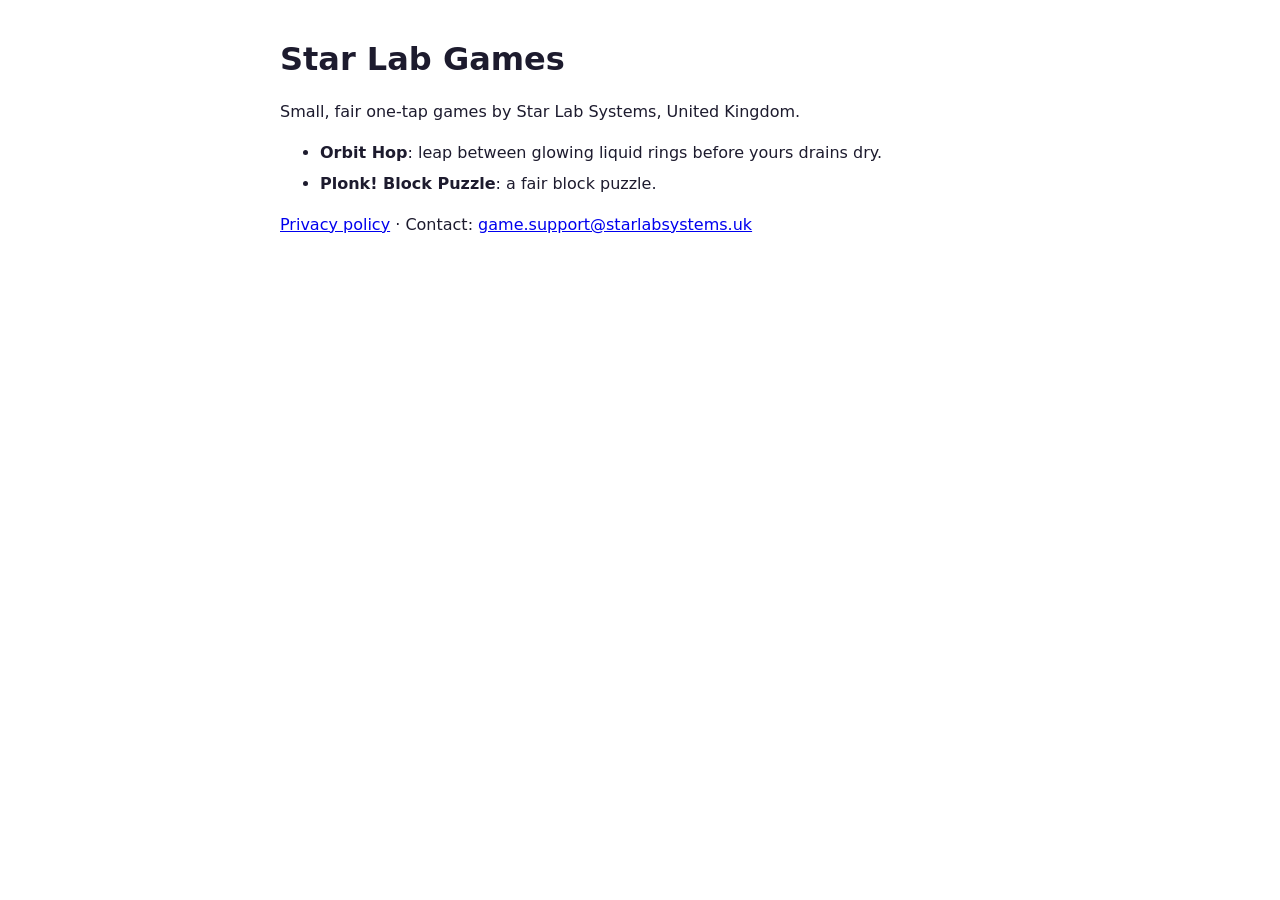
==== index.html @ 47366e57 "Star Lab Games site: common privacy policy, app-ads.txt Co-Authored-By: Claude Opus 5.5 <noreply@ant" ====
<!DOCTYPE html>
<html lang="en-GB"><head><meta charset="utf-8"><meta name="viewport" content="width=device-width,initial-scale=1">
<meta name="referrer" content="strict-origin-when-cross-origin">
<title>Star Lab Games</title>
<style>body{font:16px/1.55 system-ui,sans-serif;max-width:720px;margin:40px auto;padding:0 20px;color:#1d1b2e}h1{line-height:1.2}li{margin:.4em 0}</style>
</head><body>
<h1>Star Lab Games</h1>
<p>Small, fair one-tap games by Star Lab Systems, United Kingdom.</p>
<ul>
  <li><strong>Orbit Hop</strong>: leap between glowing liquid rings before yours drains dry.</li>
  <li><strong>Plonk! Block Puzzle</strong>: a fair block puzzle.</li>
</ul>
<!-- Add Play / browser links per game once each is live (docs/14 D). -->
<p><a href="privacy.html">Privacy policy</a> · Contact: <a href="mailto:game.support@starlabsystems.uk">game.support@starlabsystems.uk</a></p>
</body></html>
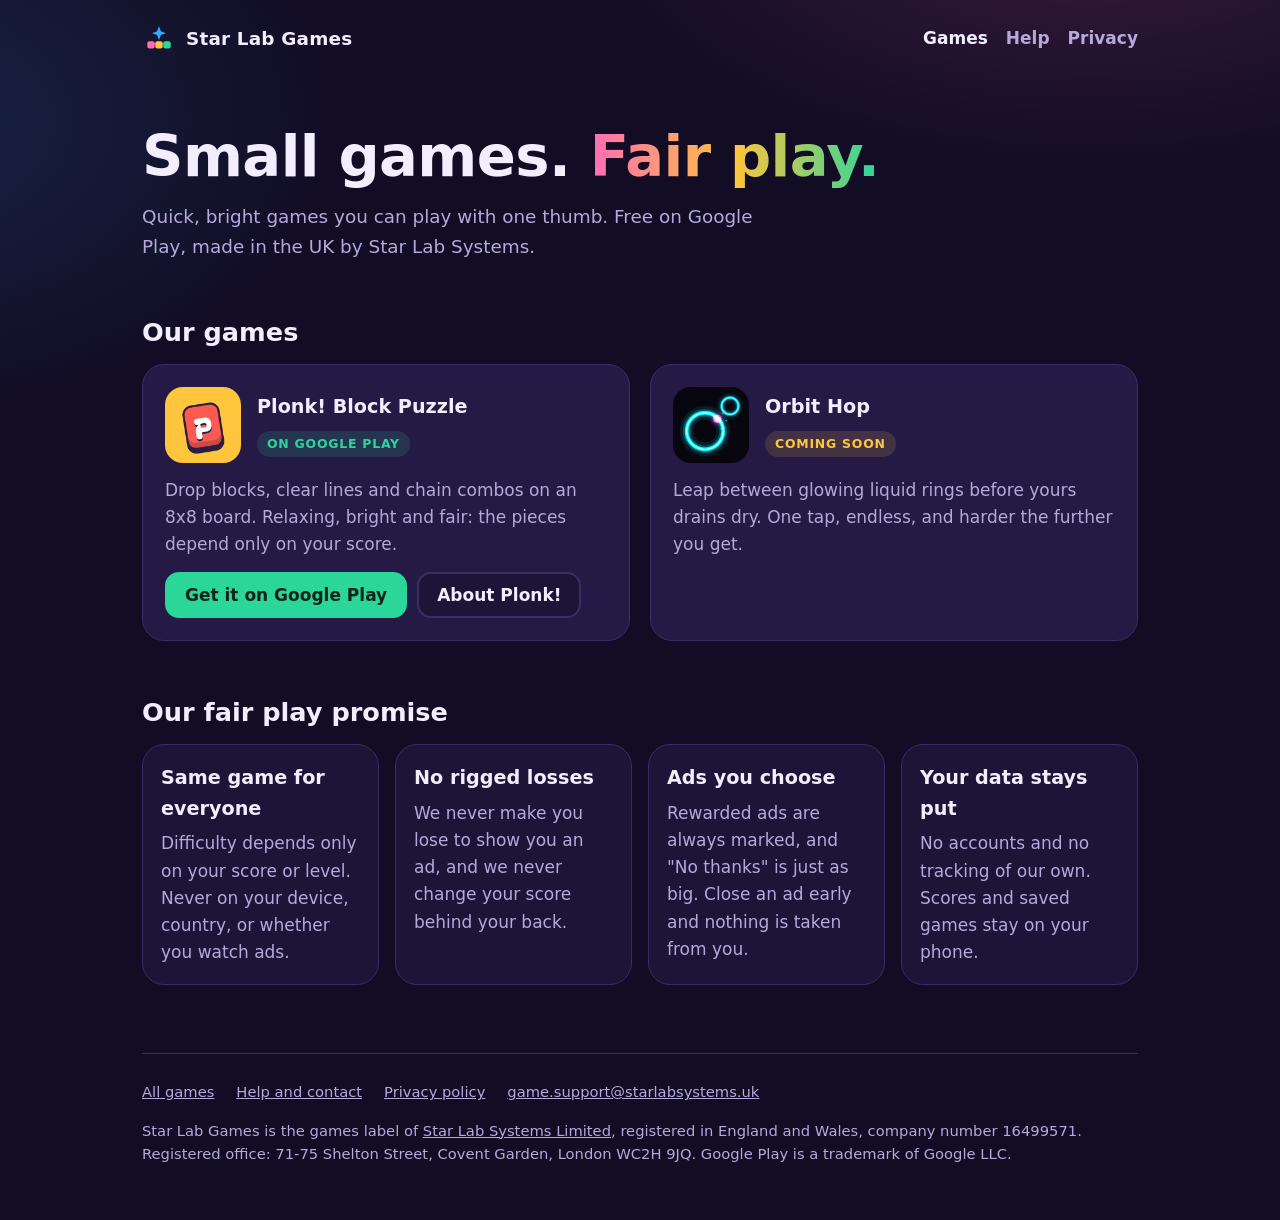
==== commit b490a36f: "Star Lab Games hub for games.starlabsystems.uk Games list (Plonk! live, Orbit Hop coming soon), Plon" ====
--- a/index.html
+++ b/index.html
@@ -1,15 +1,77 @@
 <!DOCTYPE html>
-<html lang="en-GB"><head><meta charset="utf-8"><meta name="viewport" content="width=device-width,initial-scale=1">
+<html lang="en-GB">
+<head>
+<meta charset="utf-8">
+<meta name="viewport" content="width=device-width,initial-scale=1">
 <meta name="referrer" content="strict-origin-when-cross-origin">
-<title>Star Lab Games</title>
-<style>body{font:16px/1.55 system-ui,sans-serif;max-width:720px;margin:40px auto;padding:0 20px;color:#1d1b2e}h1{line-height:1.2}li{margin:.4em 0}</style>
-</head><body>
-<h1>Star Lab Games</h1>
-<p>Small, fair one-tap games by Star Lab Systems, United Kingdom.</p>
-<ul>
-  <li><strong>Orbit Hop</strong>: leap between glowing liquid rings before yours drains dry.</li>
-  <li><strong>Plonk! Block Puzzle</strong>: a fair block puzzle.</li>
-</ul>
-<!-- Add Play / browser links per game once each is live (docs/14 D). -->
-<p><a href="privacy.html">Privacy policy</a> · Contact: <a href="mailto:game.support@starlabsystems.uk">game.support@starlabsystems.uk</a></p>
-</body></html>
+<meta http-equiv="Content-Security-Policy" content="default-src 'none'; style-src 'self'; img-src 'self'; base-uri 'none'; form-action 'none'">
+<title>Star Lab Games: small, fair games for your phone</title>
+<meta name="description" content="Small, fair one-tap and one-thumb games from Star Lab Systems in the UK. Free on Google Play. Difficulty is the same for everyone and ads never change the game.">
+<link rel="icon" href="/favicon.svg" type="image/svg+xml">
+<link rel="stylesheet" href="/style.css?v=1">
+</head>
+<body>
+<div class="wrap">
+<header class="top">
+  <a class="brand" href="/" aria-label="Star Lab Games home">
+    <svg viewBox="0 0 64 64" aria-hidden="true"><rect x="10" y="36" width="14" height="14" rx="4" fill="#ff6cb5"/><rect x="25" y="36" width="14" height="14" rx="4" fill="#ffc53d"/><rect x="40" y="36" width="14" height="14" rx="4" fill="#2bd69b"/><path d="M32 8l3.6 9.4L45 21l-9.4 3.6L32 34l-3.6-9.4L19 21l9.4-3.6z" fill="#39a7ff"/></svg>
+    Star Lab Games
+  </a>
+  <nav class="nav" aria-label="Main">
+    <a href="/" aria-current="page">Games</a>
+    <a href="/support">Help</a>
+    <a href="/privacy">Privacy</a>
+  </nav>
+</header>
+<main>
+<section class="hero">
+  <h1>Small games. <span>Fair play.</span></h1>
+  <p>Quick, bright games you can play with one thumb. Free on Google Play, made in the UK by Star Lab Systems.</p>
+</section>
+
+<section aria-labelledby="games-h">
+  <h2 id="games-h">Our games</h2>
+  <div class="games">
+    <article class="game">
+      <div class="head">
+        <img src="/img/plonk/icon.png" alt="" width="76" height="76">
+        <div><h3>Plonk! Block Puzzle</h3><span class="tag">On Google Play</span></div>
+      </div>
+      <p>Drop blocks, clear lines and chain combos on an 8x8 board. Relaxing, bright and fair: the pieces depend only on your score.</p>
+      <div class="links">
+        <a class="btn go" href="https://play.google.com/store/apps/details?id=uk.starlabsystems.games.plonk">Get it on Google Play</a>
+        <a class="btn" href="/plonk">About Plonk!</a>
+      </div>
+    </article>
+    <article class="game">
+      <div class="head">
+        <img src="/img/orbithop/icon.png" alt="" width="76" height="76">
+        <div><h3>Orbit Hop</h3><span class="tag soon">Coming soon</span></div>
+      </div>
+      <p>Leap between glowing liquid rings before yours drains dry. One tap, endless, and harder the further you get.</p>
+    </article>
+  </div>
+</section>
+
+<section aria-labelledby="fair-h">
+  <h2 id="fair-h">Our fair play promise</h2>
+  <div class="promise">
+    <div><h3>Same game for everyone</h3><p>Difficulty depends only on your score or level. Never on your device, country, or whether you watch ads.</p></div>
+    <div><h3>No rigged losses</h3><p>We never make you lose to show you an ad, and we never change your score behind your back.</p></div>
+    <div><h3>Ads you choose</h3><p>Rewarded ads are always marked, and "No thanks" is just as big. Close an ad early and nothing is taken from you.</p></div>
+    <div><h3>Your data stays put</h3><p>No accounts and no tracking of our own. Scores and saved games stay on your phone.</p></div>
+  </div>
+</section>
+</main>
+<footer>
+  <div class="row">
+    <a href="/">All games</a>
+    <a href="/support">Help and contact</a>
+    <a href="/privacy">Privacy policy</a>
+    <a href="mailto:game.support@starlabsystems.uk">game.support@starlabsystems.uk</a>
+  </div>
+  <p>Star Lab Games is the games label of <a href="https://starlabsystems.uk/">Star Lab Systems Limited</a>, registered in England and Wales, company number 16499571. Registered office: 71&#8209;75 Shelton Street, Covent Garden, London WC2H 9JQ. Google Play is a trademark of Google LLC.</p>
+</footer>
+</div>
+</body>
+</html>
--- a/style.css
+++ b/style.css
@@ -0,0 +1,89 @@
+/* Star Lab Games: the games label's own look (night sky, candy-neon accents). No external fonts or scripts. */
+:root {
+  --night: #120c24;
+  --night-2: #1d1438;
+  --card: #241a45;
+  --line: #3a2d66;
+  --text: #f3eefe;
+  --muted: #b6a9da;
+  --pink: #ff6cb5;
+  --mint: #2bd69b;
+  --sun: #ffc53d;
+  --sky: #39a7ff;
+  --radius: 22px;
+  color-scheme: dark;
+}
+* { box-sizing: border-box; }
+html { -webkit-text-size-adjust: 100%; }
+body {
+  margin: 0; min-height: 100vh; color: var(--text);
+  font: 17px/1.6 ui-rounded, "SF Pro Rounded", "Segoe UI", system-ui, -apple-system, Roboto, sans-serif;
+  background:
+    radial-gradient(900px 500px at 85% -10%, rgba(255, 108, 181, .18), transparent 60%),
+    radial-gradient(800px 500px at -10% 10%, rgba(57, 167, 255, .16), transparent 60%),
+    var(--night);
+}
+a { color: var(--sun); }
+a:hover { color: #ffd76e; }
+img { max-width: 100%; display: block; }
+.wrap { max-width: 1040px; margin: 0 auto; padding: 0 22px; }
+
+/* header */
+.top { display: flex; align-items: center; justify-content: space-between; gap: 16px; padding: 22px 0; }
+.brand { display: inline-flex; align-items: center; gap: 10px; color: var(--text); text-decoration: none; font-weight: 800; font-size: 1.15rem; letter-spacing: .01em; }
+.brand svg { width: 34px; height: 34px; }
+.nav { display: flex; gap: 18px; flex-wrap: wrap; }
+.nav a { color: var(--muted); text-decoration: none; font-weight: 600; }
+.nav a:hover, .nav a[aria-current="page"] { color: var(--text); }
+
+/* hero */
+.hero { padding: 48px 0 28px; }
+.hero h1 { font-size: clamp(2.2rem, 6vw, 3.6rem); line-height: 1.08; margin: 0 0 14px; font-weight: 900; letter-spacing: -.01em; }
+.hero h1 span { background: linear-gradient(90deg, var(--pink), var(--sun), var(--mint)); -webkit-background-clip: text; background-clip: text; color: transparent; }
+.hero p { color: var(--muted); font-size: 1.15rem; max-width: 640px; margin: 0; }
+
+/* sections */
+section { padding: 28px 0; }
+h2 { font-size: 1.6rem; line-height: 1.2; margin: 0 0 16px; font-weight: 800; }
+h3 { font-size: 1.2rem; margin: 0 0 6px; }
+.muted { color: var(--muted); }
+
+/* game cards */
+.games { display: grid; grid-template-columns: repeat(auto-fit, minmax(290px, 1fr)); gap: 20px; }
+.game { background: var(--card); border: 1px solid var(--line); border-radius: var(--radius); padding: 22px; display: flex; flex-direction: column; gap: 14px; }
+.game .head { display: flex; gap: 16px; align-items: center; }
+.game .head img { width: 76px; height: 76px; border-radius: 18px; flex: none; }
+.game p { margin: 0; color: var(--muted); }
+.tag { display: inline-block; font-size: .78rem; font-weight: 800; letter-spacing: .06em; text-transform: uppercase; padding: 3px 10px; border-radius: 99px; background: rgba(43, 214, 155, .14); color: var(--mint); }
+.tag.soon { background: rgba(255, 197, 61, .14); color: var(--sun); }
+.links { display: flex; flex-wrap: wrap; gap: 10px; margin-top: auto; }
+
+/* buttons: decline-style and action-style are the same size (studio rule) */
+.btn { display: inline-flex; align-items: center; justify-content: center; min-height: 46px; padding: 0 18px; border-radius: 14px; font-weight: 800; text-decoration: none; border: 2px solid var(--line); color: var(--text); background: var(--night-2); }
+.btn:hover { color: var(--text); border-color: var(--muted); }
+.btn.go { background: var(--mint); border-color: var(--mint); color: #10221b; }
+.btn.go:hover { background: #4be3ad; color: #10221b; }
+
+/* promise list */
+.promise { display: grid; grid-template-columns: repeat(auto-fit, minmax(220px, 1fr)); gap: 16px; }
+.promise div { background: var(--night-2); border: 1px solid var(--line); border-radius: var(--radius); padding: 18px; }
+.promise p { margin: 0; color: var(--muted); }
+
+/* screenshots */
+.shots { display: grid; grid-template-columns: repeat(auto-fit, minmax(150px, 1fr)); gap: 14px; }
+.shots img { border-radius: 16px; border: 1px solid var(--line); width: 100%; height: auto; }
+
+/* long text pages */
+.doc { max-width: 760px; }
+.doc h1 { font-size: 2.2rem; line-height: 1.15; margin: 24px 0 6px; }
+.doc h2 { font-size: 1.3rem; margin: 30px 0 8px; }
+.doc p, .doc li { color: #ddd5f5; }
+.doc dt { font-weight: 800; margin-top: 18px; }
+.doc dd { margin: 4px 0 0; color: #ddd5f5; }
+code { background: var(--night-2); padding: 1px 6px; border-radius: 6px; font-size: .92em; }
+
+/* footer */
+footer { border-top: 1px solid var(--line); margin-top: 40px; padding: 26px 0 40px; color: var(--muted); font-size: .92rem; }
+footer .row { display: flex; flex-wrap: wrap; gap: 8px 22px; margin-bottom: 10px; }
+footer a { color: var(--muted); }
+footer a:hover { color: var(--text); }
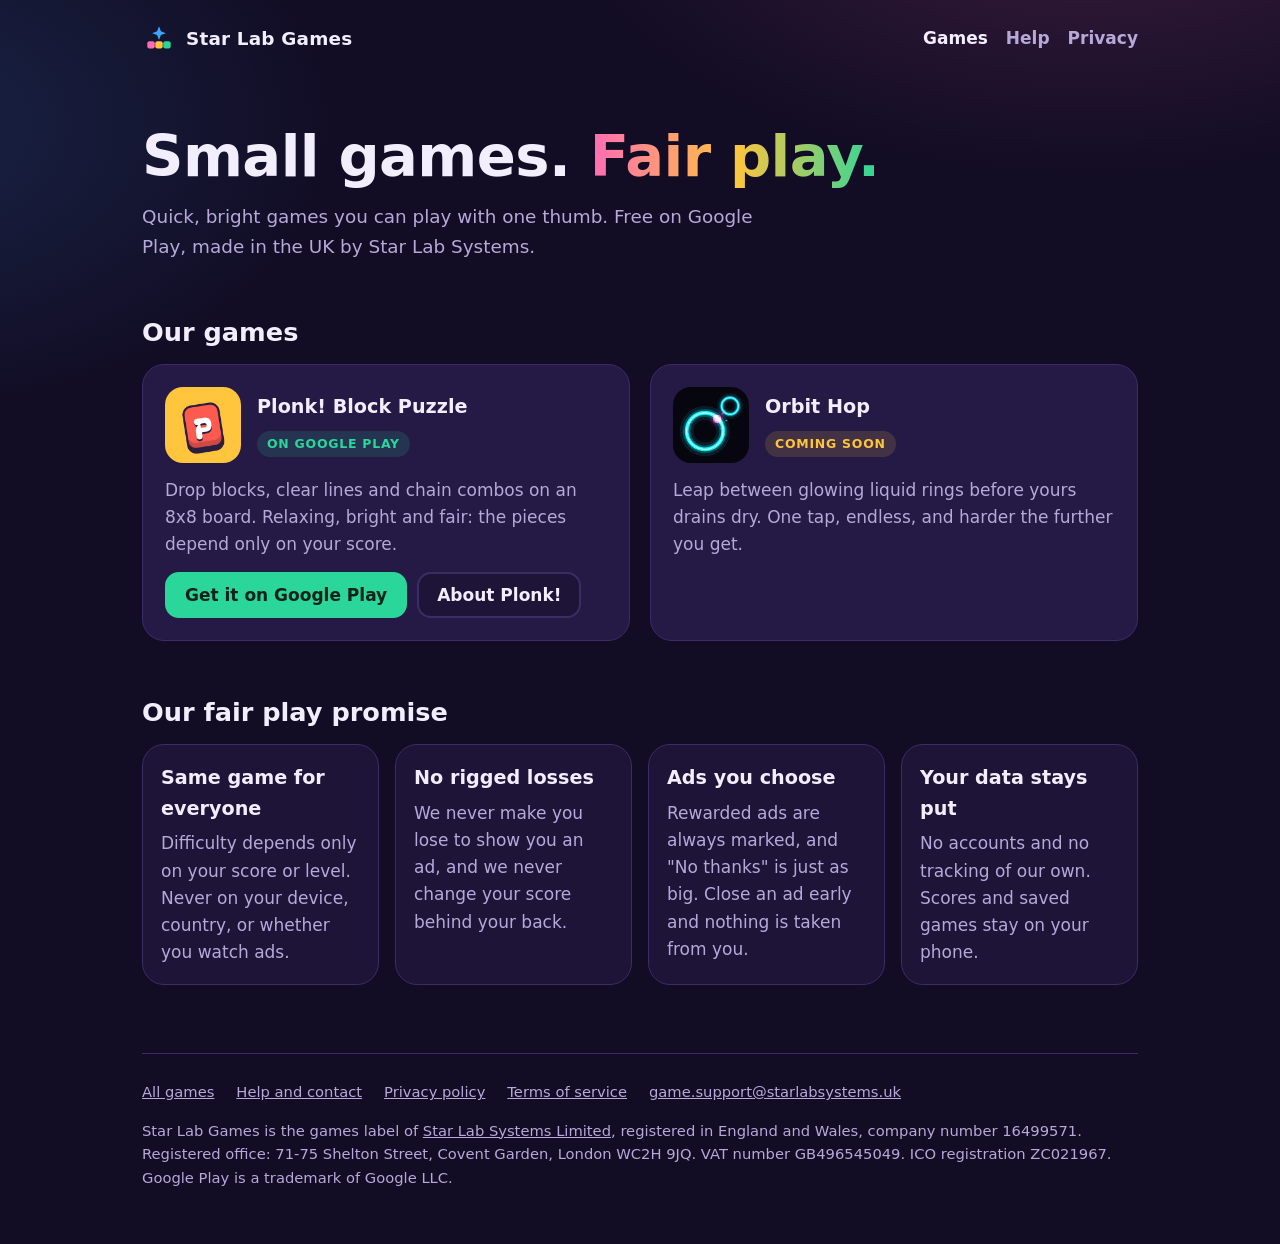
==== commit 8322306c: "Add common terms of service; footers show VAT and ICO numbers Co-Authored-By: Claude Opus 5.5 <norep" ====
--- a/index.html
+++ b/index.html
@@ -68,9 +68,10 @@
     <a href="/">All games</a>
     <a href="/support">Help and contact</a>
     <a href="/privacy">Privacy policy</a>
+    <a href="/terms">Terms of service</a>
     <a href="mailto:game.support@starlabsystems.uk">game.support@starlabsystems.uk</a>
   </div>
-  <p>Star Lab Games is the games label of <a href="https://starlabsystems.uk/">Star Lab Systems Limited</a>, registered in England and Wales, company number 16499571. Registered office: 71&#8209;75 Shelton Street, Covent Garden, London WC2H 9JQ. Google Play is a trademark of Google LLC.</p>
+  <p>Star Lab Games is the games label of <a href="https://starlabsystems.uk/">Star Lab Systems Limited</a>, registered in England and Wales, company number 16499571. Registered office: 71&#8209;75 Shelton Street, Covent Garden, London WC2H 9JQ. VAT number GB496545049. ICO registration ZC021967. Google Play is a trademark of Google LLC.</p>
 </footer>
 </div>
 </body>
